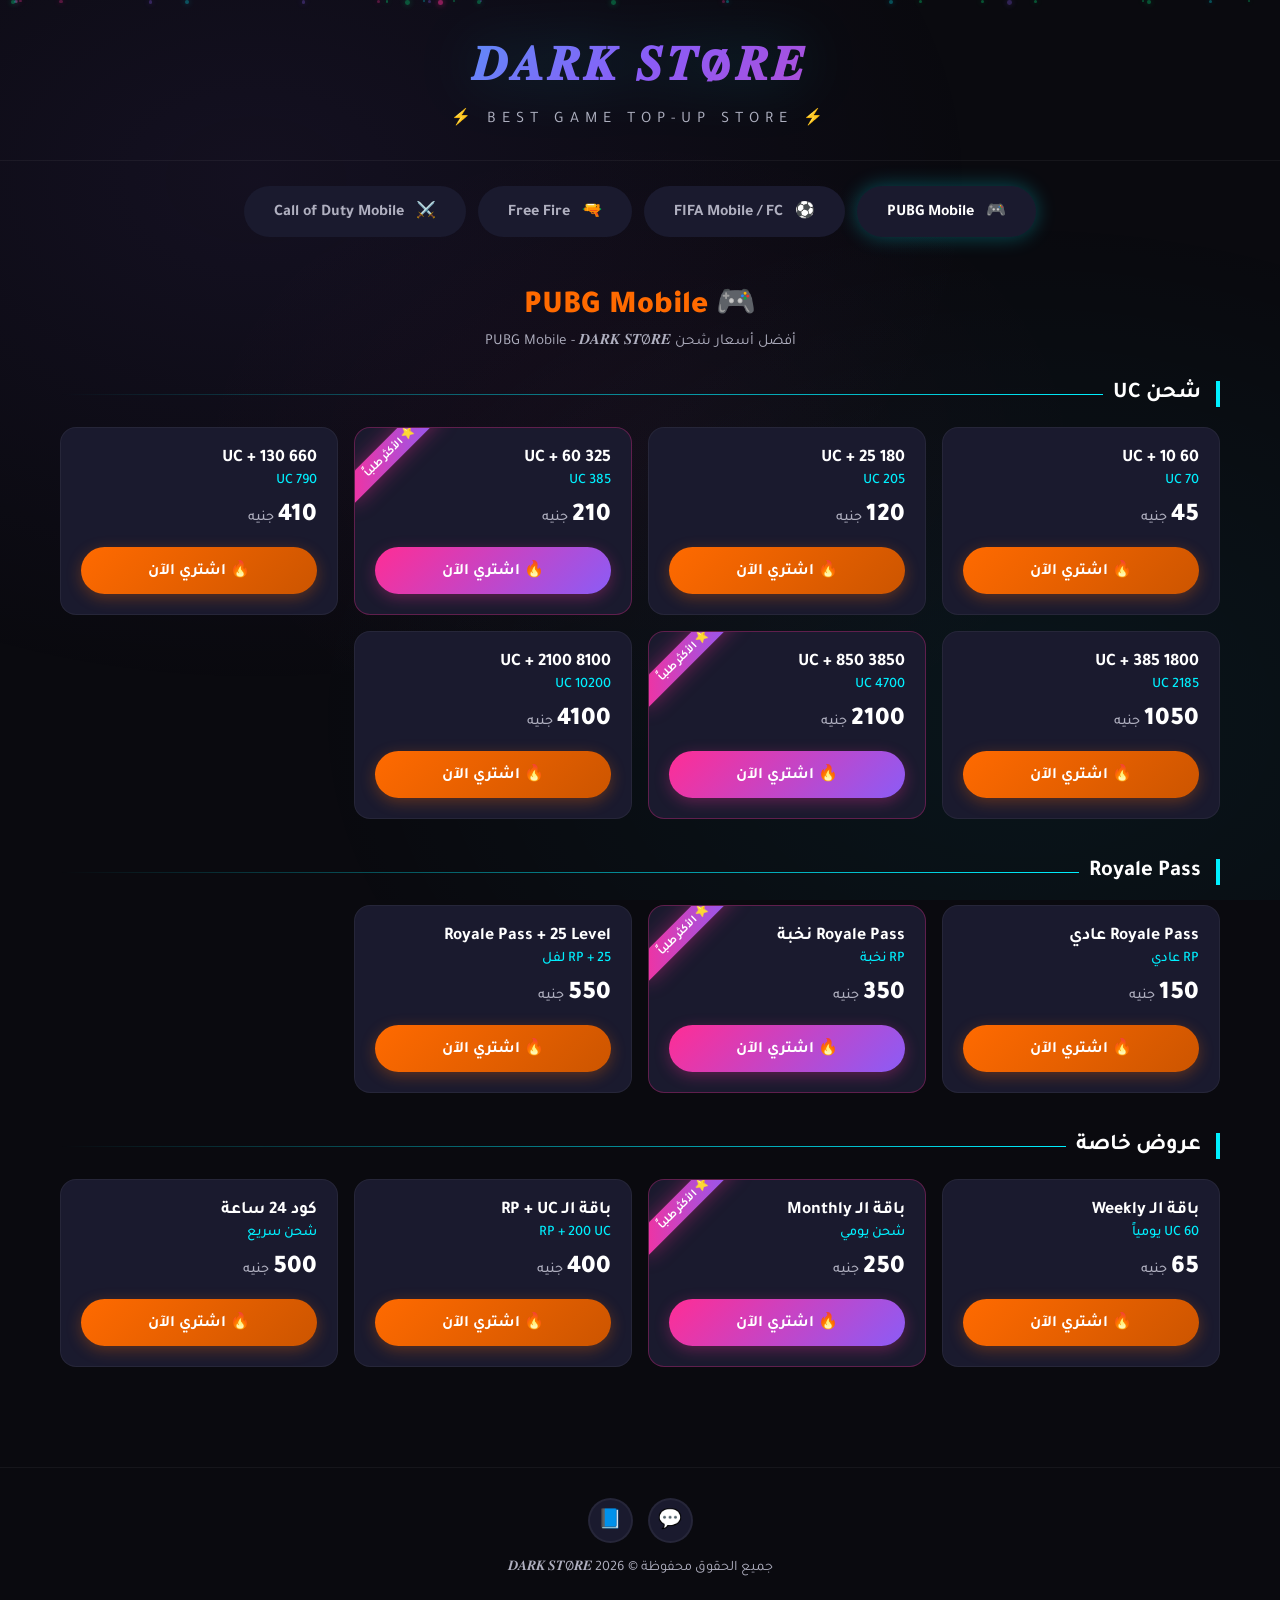
==== index.html @ f239800e "Add files via upload" ====
<!DOCTYPE html>
<html lang="ar" dir="rtl">
<head>
  <meta charset="UTF-8">
  <meta name="viewport" content="width=device-width, initial-scale=1.0">
  <title>𝑫𝑨𝑹𝑲 𝑺𝑻Ø𝑹𝑬 - شحن الألعاب</title>
  <meta name="description" content="𝑫𝑨𝑹𝑲 𝑺𝑻Ø𝑹𝐄 - أفضل موقع لشحن الألعاب بأرخص الأسعار. شحن ببجي UC، فيفا بوينتس، فري فاير والمزيد.">
  <link rel="stylesheet" href="css/style.css">
</head>
<body>

  <!-- Particles Background -->
  <div class="particles" id="particles"></div>

  <!-- Header -->
  <header>
    <div class="logo">𝑫𝑨𝑹𝑲 𝑺𝑻Ø𝑹𝑬</div>
    <div class="logo-sub">⚡ BEST GAME TOP-UP STORE ⚡</div>
  </header>

  <!-- Game Tabs -->
  <nav class="game-tabs" id="game-tabs">
    <!-- Rendered by JS -->
  </nav>

  <!-- Main Content -->
  <main id="main-content">
    <!-- Rendered by JS -->
  </main>

  <!-- Footer -->
  <footer>
    <div class="social-links" id="social-links">
      <!-- Rendered by JS -->
    </div>
    <p>جميع الحقوق محفوظة &copy; <span id="copyright-year"></span> 𝑫𝑨𝑹𝑲 𝑺𝑻Ø𝑹𝑬</p>
  </footer>

  <script src="js/script.js"></script>
</body>
</html>
---- css/style.css ----
@import url('https://fonts.googleapis.com/css2?family=Tajawal:wght@400;500;700;900&display=swap');

:root {
  --bg-primary: #0a0a0f;
  --bg-secondary: #12121a;
  --bg-card: #1a1a2e;
  --bg-card-hover: #222240;
  --text-primary: #ffffff;
  --text-secondary: #b0b0c0;
  --accent-cyan: #00f0ff;
  --accent-purple: #8b5cf6;
  --accent-pink: #ff2d95;
  --accent-green: #00ff88;
  --accent-orange: #ff6a00;
  --accent-red: #ff4444;
  --accent-gold: #ffaa00;
  --glow-cyan: 0 0 20px rgba(0, 240, 255, 0.3);
  --glow-purple: 0 0 20px rgba(139, 92, 246, 0.3);
  --glow-pink: 0 0 20px rgba(255, 45, 149, 0.3);
  --border-color: rgba(255, 255, 255, 0.05);
}

* {
  margin: 0;
  padding: 0;
  box-sizing: border-box;
}

body {
  font-family: 'Tajawal', sans-serif;
  background: var(--bg-primary);
  color: var(--text-primary);
  direction: rtl;
  overflow-x: hidden;
  min-height: 100vh;
}

body::before {
  content: '';
  position: fixed;
  top: 0;
  left: 0;
  right: 0;
  bottom: 0;
  background:
    radial-gradient(ellipse at 20% 20%, rgba(139, 92, 246, 0.08) 0%, transparent 50%),
    radial-gradient(ellipse at 80% 80%, rgba(0, 240, 255, 0.05) 0%, transparent 50%),
    radial-gradient(ellipse at 50% 50%, rgba(255, 45, 149, 0.03) 0%, transparent 50%);
  pointer-events: none;
  z-index: 0;
}

/* Scrollbar */
::-webkit-scrollbar { width: 8px; }
::-webkit-scrollbar-track { background: var(--bg-secondary); }
::-webkit-scrollbar-thumb { background: var(--accent-purple); border-radius: 4px; }
::-webkit-scrollbar-thumb:hover { background: var(--accent-cyan); }

/* Header */
header {
  position: relative;
  padding: 40px 20px 30px;
  text-align: center;
  z-index: 1;
  border-bottom: 1px solid var(--border-color);
}

.logo {
  font-size: 3rem;
  font-weight: 900;
  letter-spacing: 4px;
  background: linear-gradient(135deg, var(--accent-cyan), var(--accent-purple), var(--accent-pink));
  -webkit-background-clip: text;
  -webkit-text-fill-color: transparent;
  background-clip: text;
  text-shadow: none;
  filter: drop-shadow(0 0 30px rgba(0, 240, 255, 0.2));
  animation: logoGlow 3s ease-in-out infinite;
}

@keyframes logoGlow {
  0%, 100% { filter: drop-shadow(0 0 20px rgba(0, 240, 255, 0.2)); }
  50% { filter: drop-shadow(0 0 40px rgba(139, 92, 246, 0.4)); }
}

.logo-sub {
  color: var(--text-secondary);
  font-size: 1rem;
  margin-top: 5px;
  letter-spacing: 6px;
}

/* Particles background */
.particles {
  position: fixed;
  top: 0;
  left: 0;
  right: 0;
  bottom: 0;
  z-index: 0;
  pointer-events: none;
  overflow: hidden;
}

.particle {
  position: absolute;
  width: 3px;
  height: 3px;
  background: var(--accent-cyan);
  border-radius: 50%;
  box-shadow: 0 0 6px var(--accent-cyan);
  animation: float linear infinite;
  opacity: 0.3;
}

@keyframes float {
  0% { transform: translateY(100vh) scale(0); opacity: 0; }
  10% { opacity: 0.3; }
  90% { opacity: 0.3; }
  100% { transform: translateY(-10vh) scale(1); opacity: 0; }
}

/* Navigation - Game Tabs */
.game-tabs {
  position: relative;
  z-index: 1;
  display: flex;
  justify-content: center;
  gap: 12px;
  padding: 25px 20px;
  flex-wrap: wrap;
}

.game-tab {
  padding: 12px 28px;
  border: 2px solid transparent;
  border-radius: 50px;
  background: var(--bg-card);
  color: var(--text-secondary);
  font-family: 'Tajawal', sans-serif;
  font-size: 1rem;
  font-weight: 700;
  cursor: pointer;
  transition: all 0.3s ease;
  position: relative;
  overflow: hidden;
}

.game-tab::before {
  content: '';
  position: absolute;
  top: -2px;
  left: -2px;
  right: -2px;
  bottom: -2px;
  border-radius: 50px;
  background: linear-gradient(135deg, var(--accent-cyan), var(--accent-purple), var(--accent-pink));
  opacity: 0;
  z-index: -1;
  transition: opacity 0.3s ease;
}

.game-tab:hover {
  color: var(--text-primary);
  transform: translateY(-2px);
}

.game-tab:hover::before {
  opacity: 1;
}

.game-tab.active {
  color: var(--text-primary);
  border-color: transparent;
  box-shadow: var(--glow-cyan);
}

.game-tab.active::before {
  opacity: 1;
}

.game-tab .tab-icon {
  margin-left: 8px;
}

/* Main Content */
main {
  position: relative;
  z-index: 1;
  max-width: 1200px;
  margin: 0 auto;
  padding: 0 20px 60px;
}

.game-section {
  display: none;
  animation: fadeIn 0.5s ease;
}

.game-section.active {
  display: block;
}

@keyframes fadeIn {
  from { opacity: 0; transform: translateY(20px); }
  to { opacity: 1; transform: translateY(0); }
}

.game-header {
  text-align: center;
  padding: 20px 0 30px;
}

.game-title {
  font-size: 2rem;
  font-weight: 900;
  margin-bottom: 5px;
}

.game-desc {
  color: var(--text-secondary);
  font-size: 0.95rem;
}

/* Categories */
.category {
  margin-bottom: 40px;
}

.category-title {
  font-size: 1.4rem;
  font-weight: 700;
  margin-bottom: 20px;
  padding-right: 15px;
  border-right: 4px solid var(--accent-cyan);
  display: flex;
  align-items: center;
  gap: 10px;
}

.category-title .glow-line {
  flex: 1;
  height: 1px;
  background: linear-gradient(to left, var(--accent-cyan), transparent);
}

/* Products Grid */
.products-grid {
  display: grid;
  grid-template-columns: repeat(auto-fill, minmax(260px, 1fr));
  gap: 16px;
}

/* Product Card */
.product-card {
  background: var(--bg-card);
  border: 1px solid var(--border-color);
  border-radius: 16px;
  padding: 20px;
  transition: all 0.3s ease;
  position: relative;
  overflow: hidden;
  display: flex;
  flex-direction: column;
}

.product-card::before {
  content: '';
  position: absolute;
  top: 0;
  left: 0;
  right: 0;
  height: 2px;
  background: linear-gradient(90deg, transparent, var(--accent-cyan), transparent);
  opacity: 0;
  transition: opacity 0.3s ease;
}

.product-card:hover {
  transform: translateY(-5px);
  background: var(--bg-card-hover);
  border-color: rgba(0, 240, 255, 0.2);
  box-shadow: 0 10px 40px rgba(0, 0, 0, 0.4);
}

.product-card:hover::before {
  opacity: 1;
}

.product-card.popular {
  border-color: rgba(255, 45, 149, 0.3);
}

.product-card.popular::after {
  content: '⭐ الأكثر طلباً';
  position: absolute;
  top: 12px;
  left: -28px;
  background: linear-gradient(135deg, var(--accent-pink), var(--accent-purple));
  color: white;
  padding: 4px 30px;
  font-size: 0.7rem;
  font-weight: 700;
  transform: rotate(-45deg);
  box-shadow: 0 0 20px rgba(255, 45, 149, 0.4);
}

.product-name {
  font-size: 1.1rem;
  font-weight: 700;
  margin-bottom: 4px;
}

.product-amount {
  color: var(--accent-cyan);
  font-size: 0.9rem;
  font-weight: 500;
  margin-bottom: 12px;
}

.product-price {
  font-size: 1.6rem;
  font-weight: 900;
  margin-bottom: 15px;
  display: flex;
  align-items: baseline;
  gap: 4px;
}

.product-price .currency {
  font-size: 0.9rem;
  color: var(--text-secondary);
  font-weight: 500;
}

/* Glowing Buy Button */
.buy-btn {
  padding: 12px 24px;
  border: none;
  border-radius: 50px;
  font-family: 'Tajawal', sans-serif;
  font-size: 1rem;
  font-weight: 700;
  cursor: pointer;
  transition: all 0.3s ease;
  position: relative;
  color: white;
  background: linear-gradient(135deg, var(--accent-cyan), var(--accent-purple));
  box-shadow: 0 4px 15px rgba(0, 240, 255, 0.3);
  margin-top: auto;
  overflow: hidden;
}

.buy-btn::before {
  content: '';
  position: absolute;
  top: 0;
  left: -100%;
  width: 100%;
  height: 100%;
  background: linear-gradient(90deg, transparent, rgba(255,255,255,0.2), transparent);
  transition: left 0.5s ease;
}

.buy-btn:hover::before {
  left: 100%;
}

.buy-btn:hover {
  transform: translateY(-2px);
  box-shadow: 0 8px 30px rgba(0, 240, 255, 0.5);
}

.buy-btn:active {
  transform: translateY(0);
}

/* Glowing variant for popular */
.buy-btn.glow-pink {
  background: linear-gradient(135deg, var(--accent-pink), var(--accent-purple));
  box-shadow: 0 4px 15px rgba(255, 45, 149, 0.3);
}

.buy-btn.glow-pink:hover {
  box-shadow: 0 8px 30px rgba(255, 45, 149, 0.5);
}

.buy-btn.glow-green {
  background: linear-gradient(135deg, var(--accent-green), #00b868);
  box-shadow: 0 4px 15px rgba(0, 255, 136, 0.3);
}

.buy-btn.glow-green:hover {
  box-shadow: 0 8px 30px rgba(0, 255, 136, 0.5);
}

.buy-btn.glow-gold {
  background: linear-gradient(135deg, var(--accent-gold), #ff6600);
  box-shadow: 0 4px 15px rgba(255, 170, 0, 0.3);
}

.buy-btn.glow-gold:hover {
  box-shadow: 0 8px 30px rgba(255, 170, 0, 0.5);
}

.buy-btn.glow-red {
  background: linear-gradient(135deg, var(--accent-red), #cc0000);
  box-shadow: 0 4px 15px rgba(255, 68, 68, 0.3);
}

.buy-btn.glow-red:hover {
  box-shadow: 0 8px 30px rgba(255, 68, 68, 0.5);
}

.buy-btn.glow-orange {
  background: linear-gradient(135deg, var(--accent-orange), #cc5500);
  box-shadow: 0 4px 15px rgba(255, 106, 0, 0.3);
}

.buy-btn.glow-orange:hover {
  box-shadow: 0 8px 30px rgba(255, 106, 0, 0.5);
}

/* Footer */
footer {
  position: relative;
  z-index: 1;
  text-align: center;
  padding: 30px 20px;
  border-top: 1px solid var(--border-color);
  color: var(--text-secondary);
  font-size: 0.9rem;
}

footer .social-links {
  display: flex;
  justify-content: center;
  gap: 15px;
  margin-bottom: 15px;
}

footer .social-btn {
  width: 45px;
  height: 45px;
  border-radius: 50%;
  border: 2px solid var(--border-color);
  background: var(--bg-card);
  color: var(--text-secondary);
  font-size: 1.2rem;
  display: flex;
  align-items: center;
  justify-content: center;
  cursor: pointer;
  transition: all 0.3s ease;
  text-decoration: none;
}

footer .social-btn:hover {
  border-color: var(--accent-cyan);
  color: var(--accent-cyan);
  box-shadow: var(--glow-cyan);
  transform: translateY(-3px);
}

/* Responsive */
@media (max-width: 768px) {
  .logo { font-size: 2.2rem; }
  .game-tabs { gap: 8px; }
  .game-tab { padding: 10px 18px; font-size: 0.85rem; }
  .products-grid { grid-template-columns: 1fr; }
  .game-title { font-size: 1.5rem; }
}

@media (min-width: 769px) and (max-width: 1024px) {
  .products-grid { grid-template-columns: repeat(2, 1fr); }
}
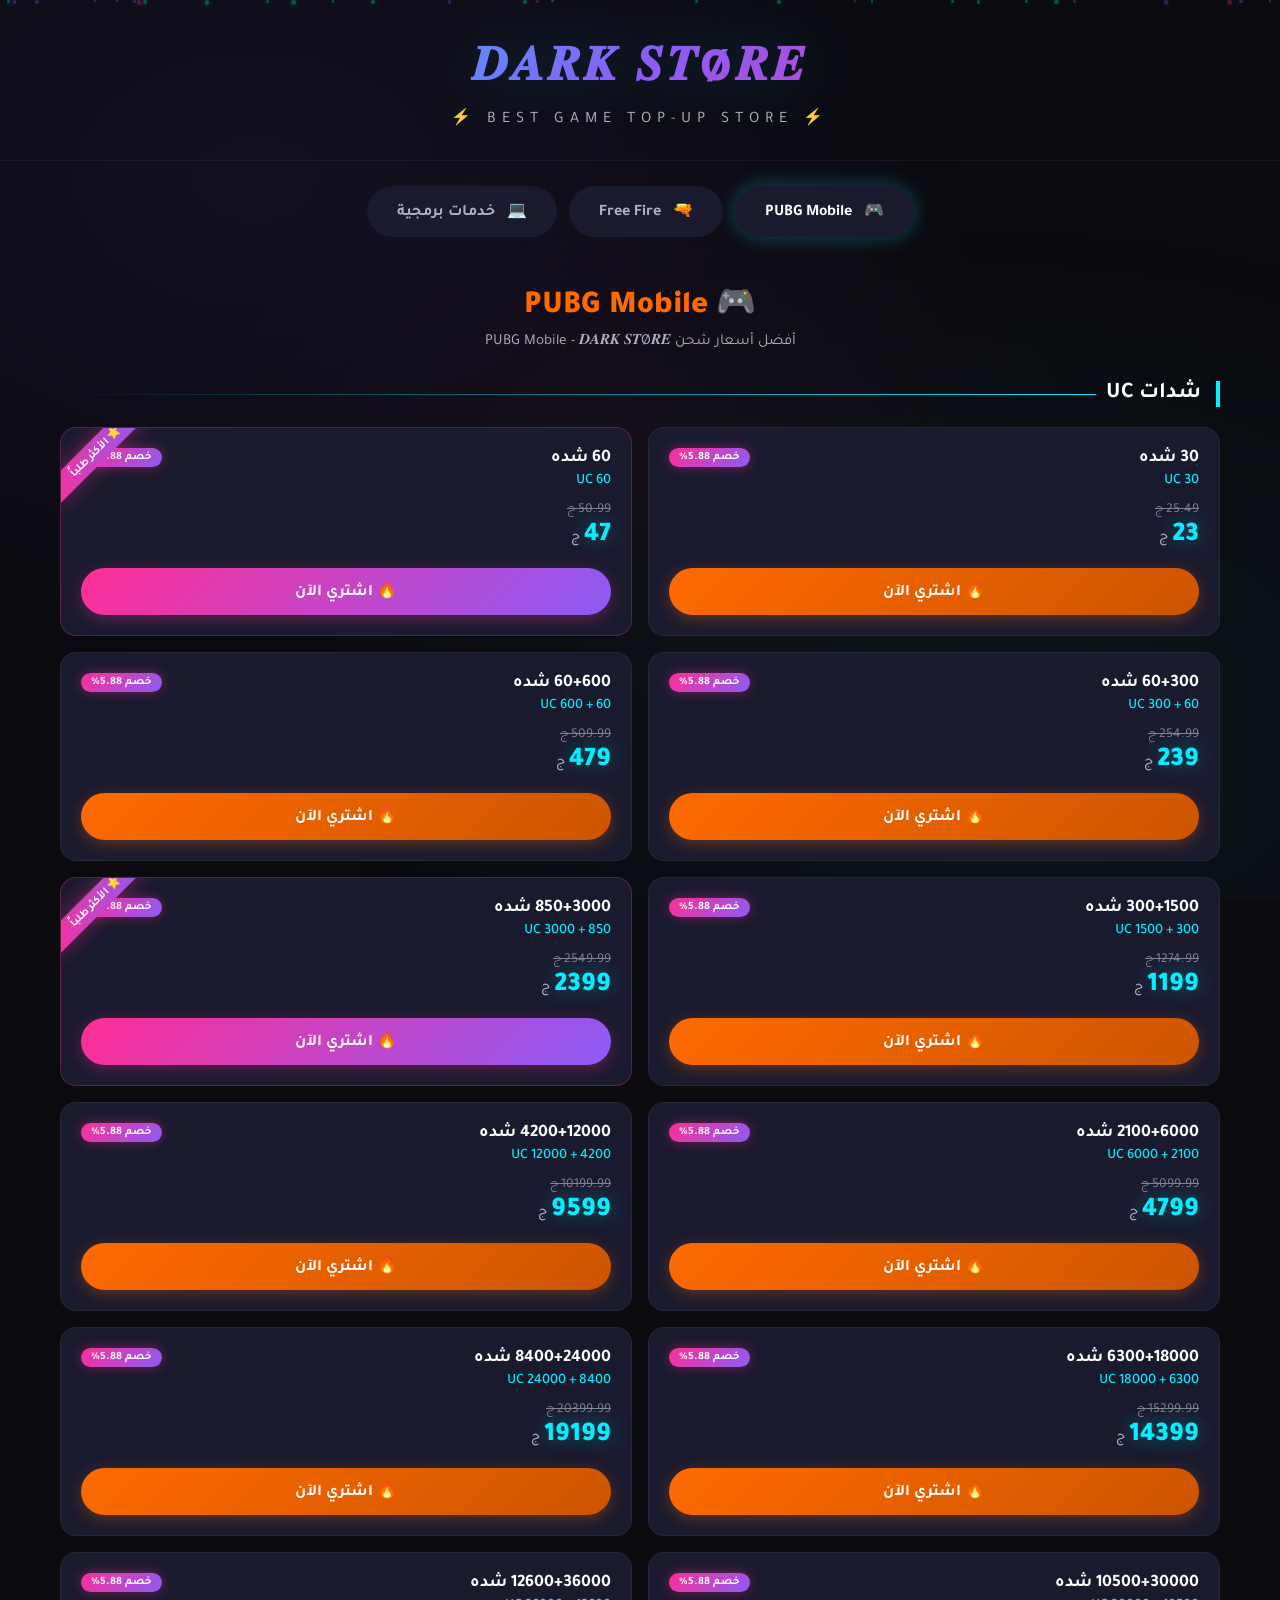
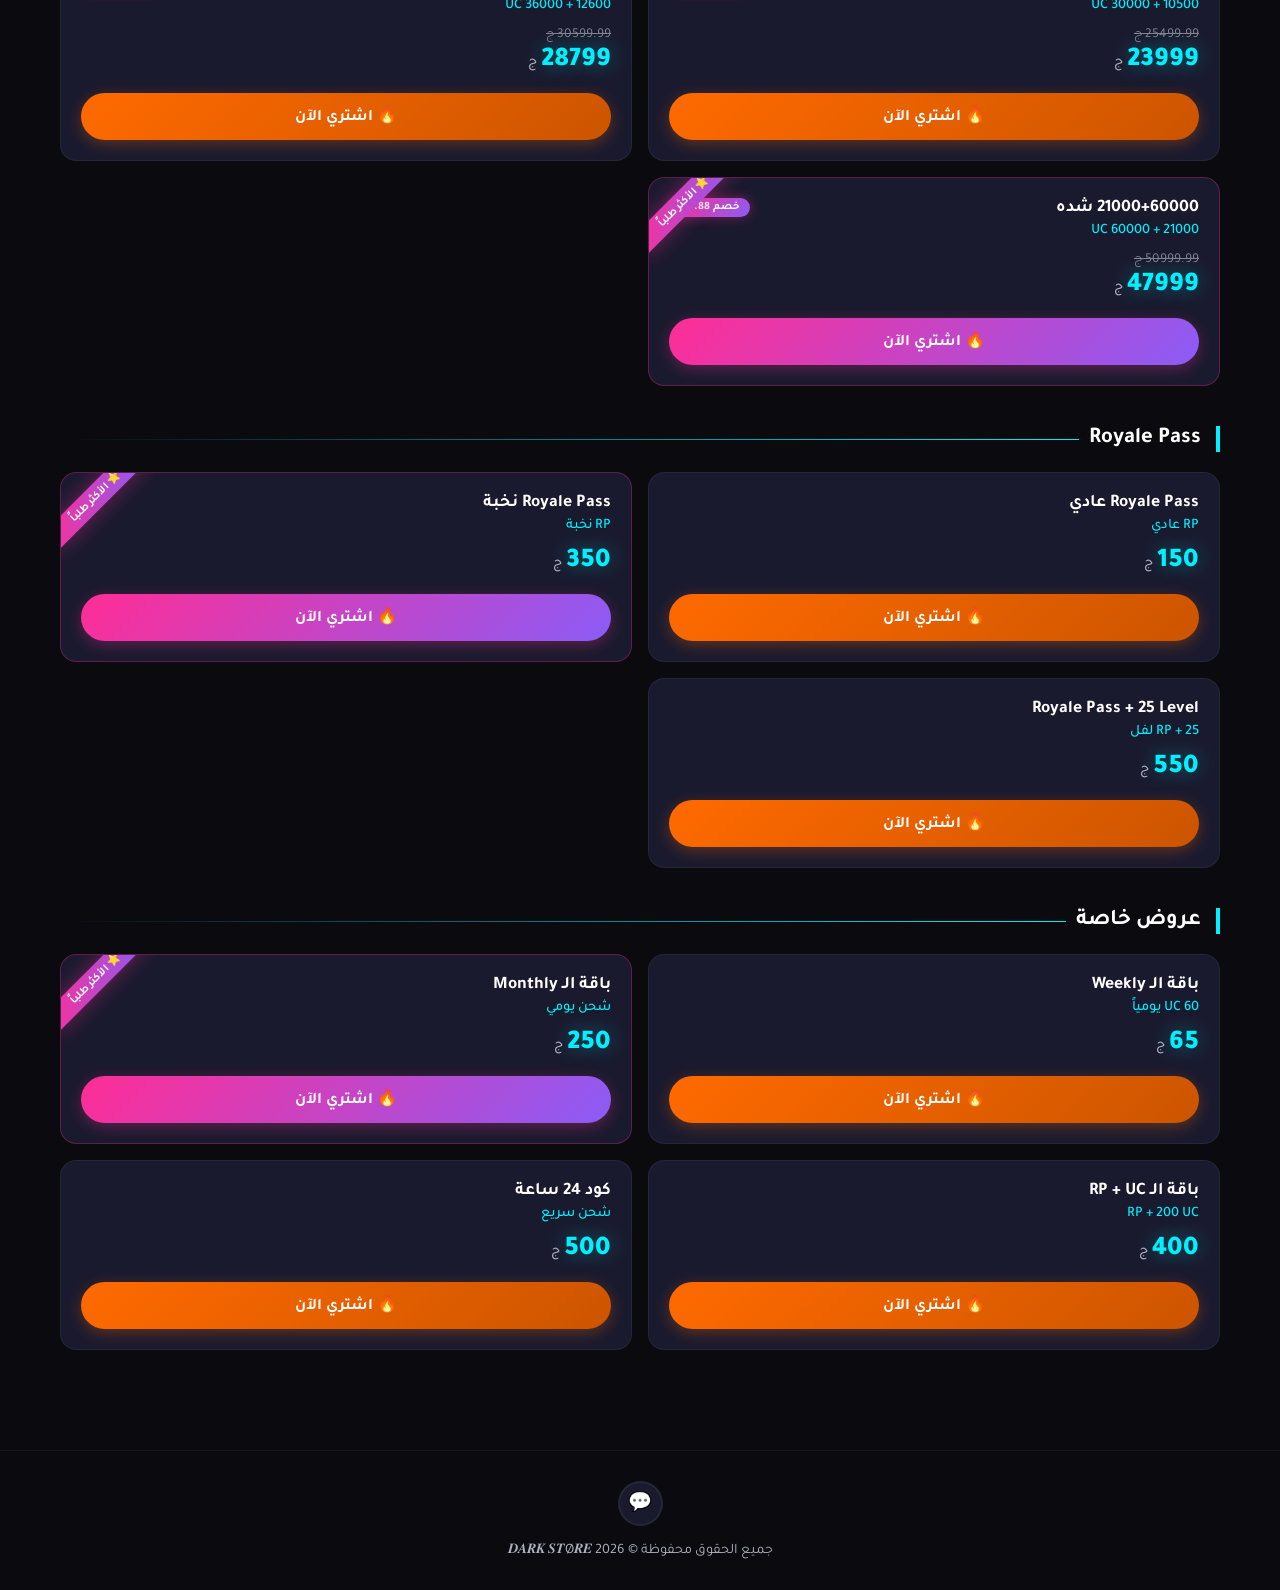
==== commit fb0b3e00: "Add files via upload" ====
--- a/index.html
+++ b/index.html
@@ -4,7 +4,7 @@
   <meta charset="UTF-8">
   <meta name="viewport" content="width=device-width, initial-scale=1.0">
   <title>𝑫𝑨𝑹𝑲 𝑺𝑻Ø𝑹𝑬 - شحن الألعاب</title>
-  <meta name="description" content="𝑫𝑨𝑹𝑲 𝑺𝑻Ø𝑹𝐄 - أفضل موقع لشحن الألعاب بأرخص الأسعار. شحن ببجي UC، فيفا بوينتس، فري فاير والمزيد.">
+  <meta name="description" content="𝑫𝑨𝑹𝑲 𝑺𝑻Ø𝑹𝐄 - أفضل موقع لشحن الألعاب بأرخص الأسعار. شحن ببجي UC، فري فاير، وخدمات برمجية احترافية.">
   <link rel="stylesheet" href="css/style.css">
 </head>
 <body>
--- a/css/style.css
+++ b/css/style.css
@@ -244,10 +244,10 @@
   background: linear-gradient(to left, var(--accent-cyan), transparent);
 }
 
-/* Products Grid */
+/* Products Grid — 2 cards side by side, stacked below */
 .products-grid {
   display: grid;
-  grid-template-columns: repeat(auto-fill, minmax(260px, 1fr));
+  grid-template-columns: repeat(2, 1fr);
   gap: 16px;
 }
 
@@ -280,7 +280,7 @@
   transform: translateY(-5px);
   background: var(--bg-card-hover);
   border-color: rgba(0, 240, 255, 0.2);
-  box-shadow: 0 10px 40px rgba(0, 0, 0, 0.4);
+  box-shadow: 0 10px 40px rgba(0, 0, 0, 0.4), 0 0 25px rgba(0, 240, 255, 0.08);
 }
 
 .product-card:hover::before {
@@ -305,10 +305,34 @@
   box-shadow: 0 0 20px rgba(255, 45, 149, 0.4);
 }
 
+.product-top {
+  display: flex;
+  align-items: flex-start;
+  justify-content: space-between;
+  gap: 10px;
+  margin-bottom: 4px;
+}
+
 .product-name {
   font-size: 1.1rem;
   font-weight: 700;
-  margin-bottom: 4px;
+}
+
+.discount-badge {
+  flex-shrink: 0;
+  padding: 3px 10px;
+  border-radius: 50px;
+  font-size: 0.7rem;
+  font-weight: 700;
+  color: #fff;
+  background: linear-gradient(135deg, var(--accent-pink), var(--accent-purple));
+  box-shadow: 0 0 12px rgba(255, 45, 149, 0.4);
+  animation: badgePulse 2s ease-in-out infinite;
+}
+
+@keyframes badgePulse {
+  0%, 100% { box-shadow: 0 0 8px rgba(255, 45, 149, 0.3); }
+  50% { box-shadow: 0 0 18px rgba(255, 45, 149, 0.6); }
 }
 
 .product-amount {
@@ -319,18 +343,35 @@
 }
 
 .product-price {
-  font-size: 1.6rem;
+  margin-bottom: 15px;
+  display: flex;
+  flex-direction: column;
+  align-items: flex-start;
+  gap: 2px;
+}
+
+.old-price {
+  color: var(--text-secondary);
+  font-size: 0.85rem;
+  text-decoration: line-through;
+  opacity: 0.7;
+}
+
+.final-price {
+  font-size: 1.7rem;
   font-weight: 900;
-  margin-bottom: 15px;
   display: flex;
   align-items: baseline;
   gap: 4px;
-}
-
-.product-price .currency {
+  color: var(--accent-cyan);
+  text-shadow: 0 0 20px rgba(0, 240, 255, 0.4);
+}
+
+.final-price .currency {
   font-size: 0.9rem;
   color: var(--text-secondary);
   font-weight: 500;
+  text-shadow: none;
 }
 
 /* Glowing Buy Button */
@@ -421,6 +462,15 @@
   box-shadow: 0 8px 30px rgba(255, 106, 0, 0.5);
 }
 
+.buy-btn.glow-purple {
+  background: linear-gradient(135deg, var(--accent-purple), #4c1d95);
+  box-shadow: 0 4px 15px rgba(139, 92, 246, 0.3);
+}
+
+.buy-btn.glow-purple:hover {
+  box-shadow: 0 8px 30px rgba(139, 92, 246, 0.5);
+}
+
 /* Footer */
 footer {
   position: relative;
@@ -470,7 +520,3 @@
   .products-grid { grid-template-columns: 1fr; }
   .game-title { font-size: 1.5rem; }
 }
-
-@media (min-width: 769px) and (max-width: 1024px) {
-  .products-grid { grid-template-columns: repeat(2, 1fr); }
-}
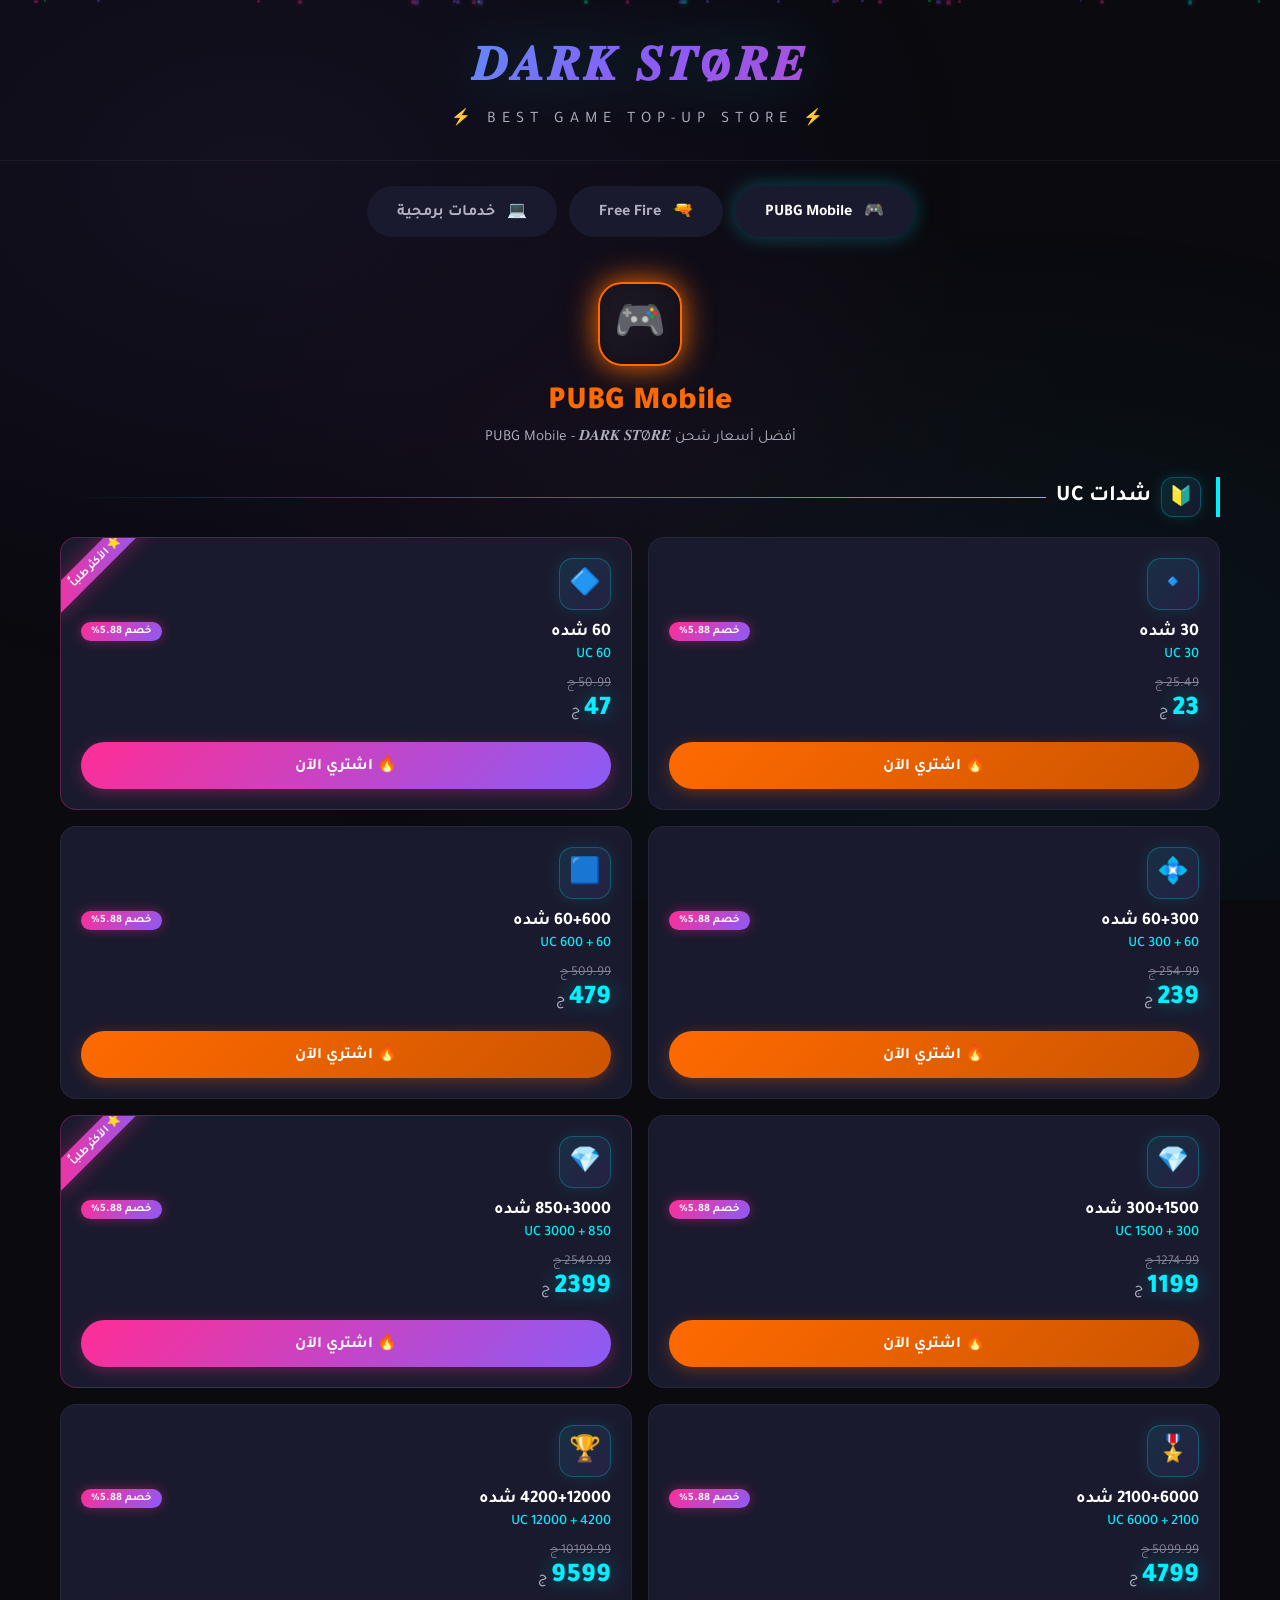
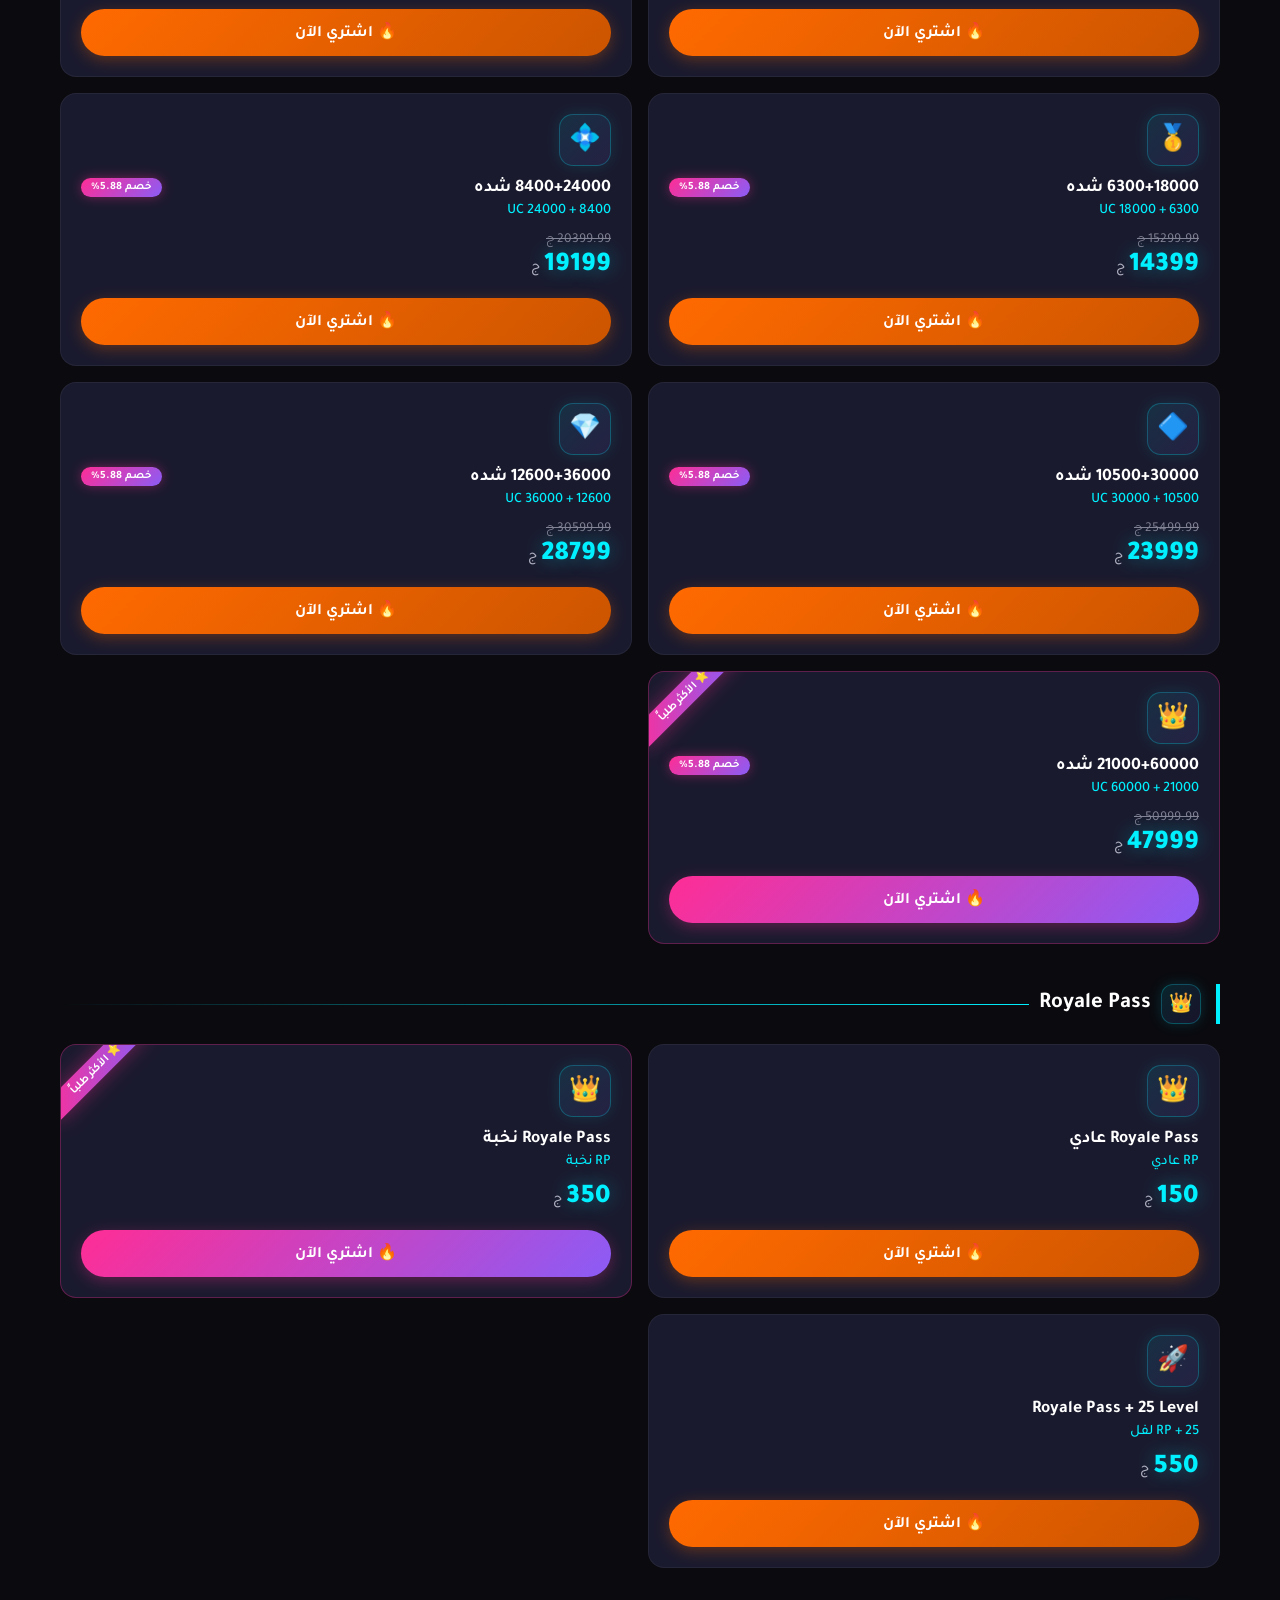
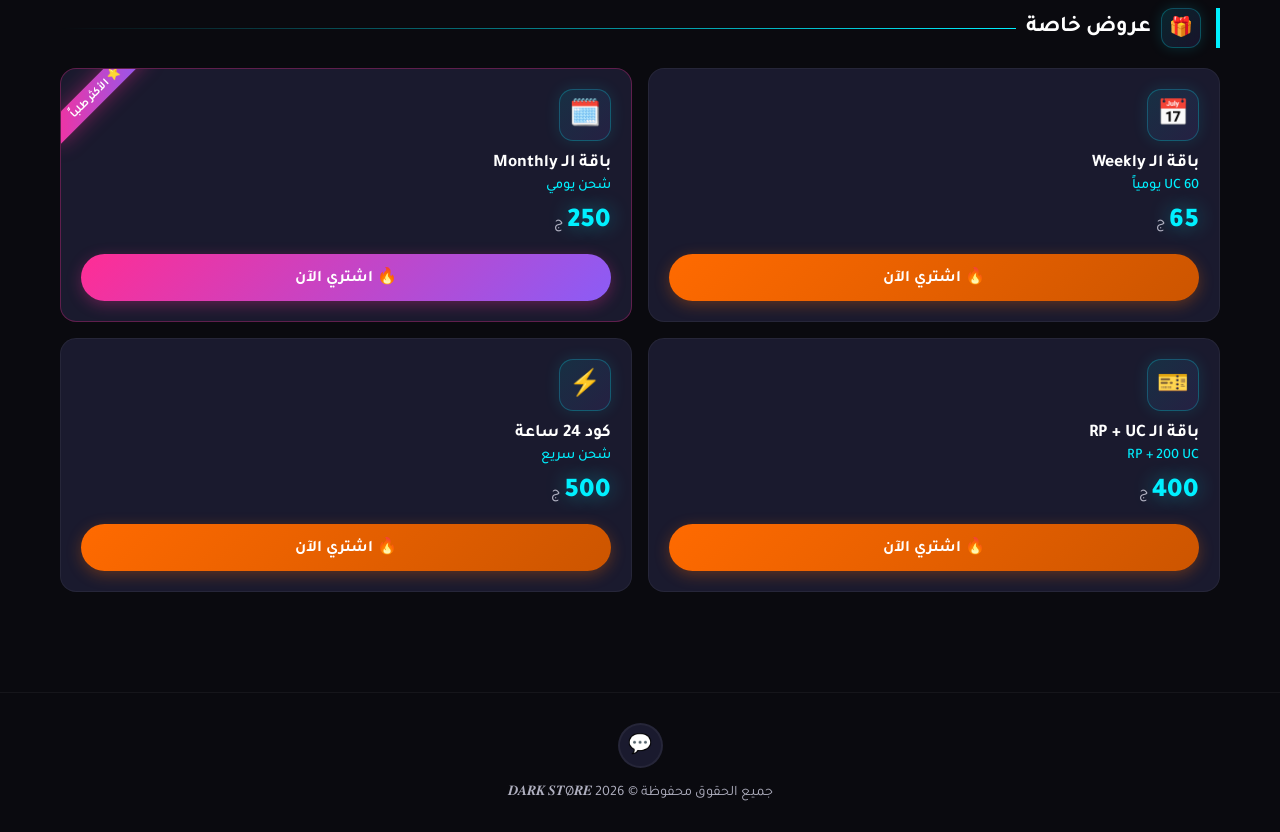
==== commit ca91804f: "Add files via upload" ====
--- a/index.html
+++ b/index.html
@@ -36,6 +36,60 @@
     <p>جميع الحقوق محفوظة &copy; <span id="copyright-year"></span> 𝑫𝑨𝑹𝑲 𝑺𝑻Ø𝑹𝑬</p>
   </footer>
 
+  <!-- ===== نافذة الطلب ===== -->
+  <div class="order-modal hidden" id="order-modal">
+    <div class="order-modal-box">
+      <button class="modal-close" id="modal-close">✕</button>
+      <div class="modal-head">
+        <div class="modal-title">🛒 إتمام الطلب</div>
+        <div class="modal-product" id="modal-product"></div>
+      </div>
+
+      <div class="payment-numbers" id="payment-numbers">
+        <div class="pay-num-head">💳 بيانات الدفع</div>
+        <div class="pay-num">📱 فودافون كاش: <b id="pay-vodafone">...</b></div>
+        <div class="pay-num">📱 أورنج كاش: <b id="pay-orange">...</b></div>
+        <div class="pay-num">🏦 انستا باي: <b id="pay-instapay">...</b></div>
+        <div class="pay-note" id="pay-note"></div>
+      </div>
+
+      <form id="order-form">
+        <div class="form-row">
+          <div class="form-field">
+            <label>👤 اسمك</label>
+            <input type="text" id="order-name" placeholder="اكتب اسمك" required>
+          </div>
+          <div class="form-field">
+            <label>📱 رقم هاتفك</label>
+            <input type="text" id="order-phone" placeholder="01xxxxxxxxx" required>
+          </div>
+        </div>
+        <div class="form-row">
+          <div class="form-field">
+            <label>🆔 ID اللعبة</label>
+            <input type="text" id="order-gameid" placeholder="Character ID / UID" required>
+          </div>
+          <div class="form-field">
+            <label>💳 طريقة الدفع</label>
+            <select id="order-paymethod">
+              <option>فودافون كاش</option>
+              <option>أورنج كاش</option>
+              <option>انستا باي</option>
+            </select>
+          </div>
+        </div>
+        <div class="form-field">
+          <label>🧾 صورة إيصال التحويل</label>
+          <input type="file" id="order-receipt" accept="image/*">
+          <div class="upload-preview hidden" id="upload-preview"><img id="preview-img" alt="معاينة"></div>
+        </div>
+        <div class="modal-msg" id="modal-msg"></div>
+        <button type="submit" class="buy-btn glow-pink w-full">✅ تأكيد الطلب</button>
+        <div class="modal-whatsapp" id="modal-whatsapp"></div>
+      </form>
+    </div>
+  </div>
+
   <script src="js/script.js"></script>
 </body>
 </html>
--- a/css/style.css
+++ b/css/style.css
@@ -211,6 +211,26 @@
   padding: 20px 0 30px;
 }
 
+.game-icon-big {
+  width: 84px;
+  height: 84px;
+  margin: 0 auto 18px;
+  display: flex;
+  align-items: center;
+  justify-content: center;
+  font-size: 2.6rem;
+  border-radius: 24px;
+  background: linear-gradient(135deg, rgba(255,255,255,0.06), rgba(255,255,255,0.02));
+  border: 2px solid var(--gc, var(--accent-cyan));
+  box-shadow: 0 0 30px var(--gc, var(--accent-cyan)), inset 0 0 25px rgba(0,0,0,0.3);
+  animation: iconFloat 3s ease-in-out infinite;
+}
+
+@keyframes iconFloat {
+  0%, 100% { transform: translateY(0); }
+  50% { transform: translateY(-7px); }
+}
+
 .game-title {
   font-size: 2rem;
   font-weight: 900;
@@ -236,6 +256,19 @@
   display: flex;
   align-items: center;
   gap: 10px;
+}
+
+.cat-icon {
+  width: 40px;
+  height: 40px;
+  display: inline-flex;
+  align-items: center;
+  justify-content: center;
+  font-size: 1.2rem;
+  border-radius: 12px;
+  background: linear-gradient(135deg, rgba(0,240,255,0.12), rgba(139,92,246,0.12));
+  border: 1px solid rgba(0,240,255,0.25);
+  box-shadow: 0 0 14px rgba(0,240,255,0.15);
 }
 
 .category-title .glow-line {
@@ -303,6 +336,27 @@
   font-weight: 700;
   transform: rotate(-45deg);
   box-shadow: 0 0 20px rgba(255, 45, 149, 0.4);
+}
+
+.card-icon {
+  width: 52px;
+  height: 52px;
+  margin-bottom: 12px;
+  display: flex;
+  align-items: center;
+  justify-content: center;
+  font-size: 1.6rem;
+  border-radius: 14px;
+  background: linear-gradient(135deg, rgba(0,240,255,0.1), rgba(139,92,246,0.1));
+  border: 1px solid rgba(0,240,255,0.25);
+  box-shadow: 0 0 16px rgba(0,240,255,0.12);
+  transition: all 0.3s ease;
+}
+
+.product-card:hover .card-icon {
+  transform: scale(1.08) rotate(-6deg);
+  box-shadow: 0 0 25px rgba(0,240,255,0.35);
+  border-color: rgba(0,240,255,0.5);
 }
 
 .product-top {
@@ -512,7 +566,183 @@
   transform: translateY(-3px);
 }
 
-/* Responsive */
+/* ============ ORDER MODAL ============ */
+.order-modal {
+  position: fixed;
+  inset: 0;
+  z-index: 500;
+  background: rgba(5, 6, 10, 0.85);
+  backdrop-filter: blur(6px);
+  display: flex;
+  align-items: center;
+  justify-content: center;
+  padding: 20px;
+  overflow-y: auto;
+}
+
+.order-modal.hidden { display: none; }
+
+.order-modal-box {
+  width: min(520px, 100%);
+  background: var(--bg-card);
+  border: 1px solid rgba(0, 240, 255, 0.2);
+  border-radius: 20px;
+  padding: 28px;
+  position: relative;
+  box-shadow: 0 30px 80px rgba(0, 0, 0, 0.7), 0 0 40px rgba(0, 240, 255, 0.1);
+  animation: modalIn 0.35s ease;
+}
+
+@keyframes modalIn {
+  from { opacity: 0; transform: translateY(25px) scale(0.96); }
+  to { opacity: 1; transform: translateY(0) scale(1); }
+}
+
+.modal-close {
+  position: absolute;
+  top: 12px;
+  left: 12px;
+  width: 34px;
+  height: 34px;
+  border-radius: 50%;
+  border: 1px solid var(--border-color);
+  background: var(--bg-secondary);
+  color: var(--text-secondary);
+  font-size: 1rem;
+  cursor: pointer;
+  transition: all 0.25s;
+}
+
+.modal-close:hover { color: var(--accent-red); border-color: var(--accent-red); box-shadow: 0 0 12px rgba(255, 68, 68, 0.3); }
+
+.modal-head { margin-bottom: 18px; }
+
+.modal-title {
+  font-size: 1.5rem;
+  font-weight: 900;
+  margin-bottom: 6px;
+}
+
+.modal-product {
+  color: var(--accent-cyan);
+  font-size: 0.95rem;
+}
+
+.payment-numbers {
+  background: rgba(0, 240, 255, 0.05);
+  border: 1px solid rgba(0, 240, 255, 0.2);
+  border-radius: 14px;
+  padding: 16px;
+  margin-bottom: 20px;
+}
+
+.pay-num-head {
+  font-weight: 700;
+  margin-bottom: 10px;
+  color: var(--accent-green);
+}
+
+.pay-num {
+  font-size: 0.95rem;
+  padding: 4px 0;
+  color: var(--text-secondary);
+}
+
+.pay-num b {
+  color: var(--text-primary);
+  font-family: monospace;
+  direction: ltr;
+  display: inline-block;
+  font-size: 1rem;
+}
+
+.pay-note {
+  margin-top: 10px;
+  font-size: 0.8rem;
+  color: var(--accent-gold);
+}
+
+.form-row {
+  display: grid;
+  grid-template-columns: 1fr 1fr;
+  gap: 12px;
+}
+
+.form-field { margin-bottom: 14px; }
+
+.form-field label {
+  display: block;
+  color: var(--text-secondary);
+  font-size: 0.85rem;
+  margin-bottom: 6px;
+}
+
+.form-field input,
+.form-field select {
+  width: 100%;
+  padding: 11px 14px;
+  border-radius: 12px;
+  border: 1px solid var(--border-color);
+  background: var(--bg-secondary);
+  color: var(--text-primary);
+  font-family: 'Tajawal', sans-serif;
+  font-size: 0.95rem;
+  outline: none;
+  transition: border 0.3s, box-shadow 0.3s;
+}
+
+.form-field input:focus,
+.form-field select:focus {
+  border-color: var(--accent-cyan);
+  box-shadow: 0 0 14px rgba(0, 240, 255, 0.2);
+}
+
+.form-field input[type="file"] {
+  padding: 9px;
+  cursor: pointer;
+}
+
+.upload-preview {
+  margin-top: 10px;
+  border: 1px dashed var(--border-color);
+  border-radius: 12px;
+  overflow: hidden;
+  max-width: 220px;
+}
+
+.upload-preview img { width: 100%; display: block; }
+
+.modal-msg {
+  min-height: 22px;
+  font-size: 0.9rem;
+  margin: 10px 0;
+}
+
+.modal-msg.error { color: var(--accent-red); }
+.modal-msg.success { color: var(--accent-green); }
+
+.w-full { width: 100%; }
+
+.modal-whatsapp {
+  margin-top: 12px;
+  text-align: center;
+}
+
+.modal-whatsapp a {
+  color: var(--accent-green);
+  text-decoration: none;
+  font-size: 0.9rem;
+  font-weight: 700;
+}
+
+.modal-whatsapp a:hover { text-shadow: 0 0 12px rgba(0, 255, 136, 0.5); }
+
+@media (max-width: 600px) {
+  .form-row { grid-template-columns: 1fr; }
+  .order-modal-box { padding: 20px; }
+}
+
+/* ============ RESPONSIVE ============ */
 @media (max-width: 768px) {
   .logo { font-size: 2.2rem; }
   .game-tabs { gap: 8px; }
